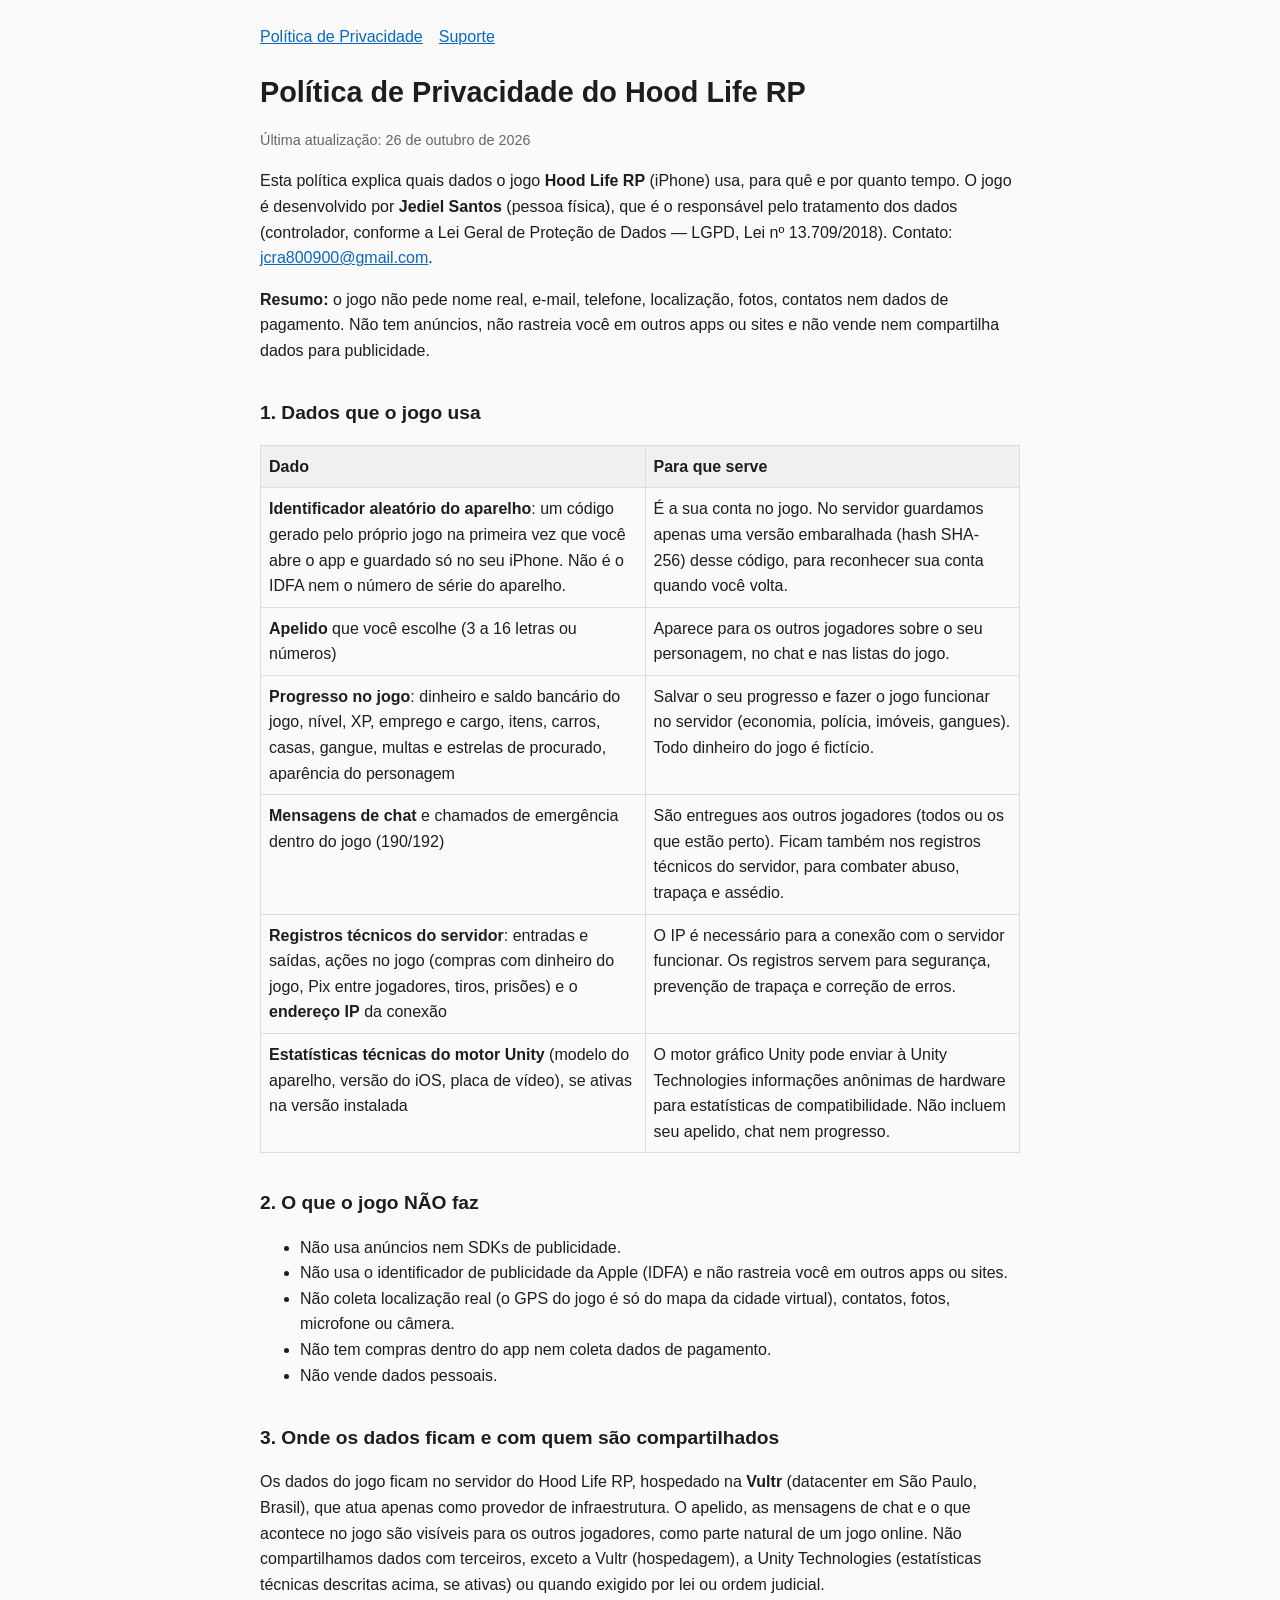
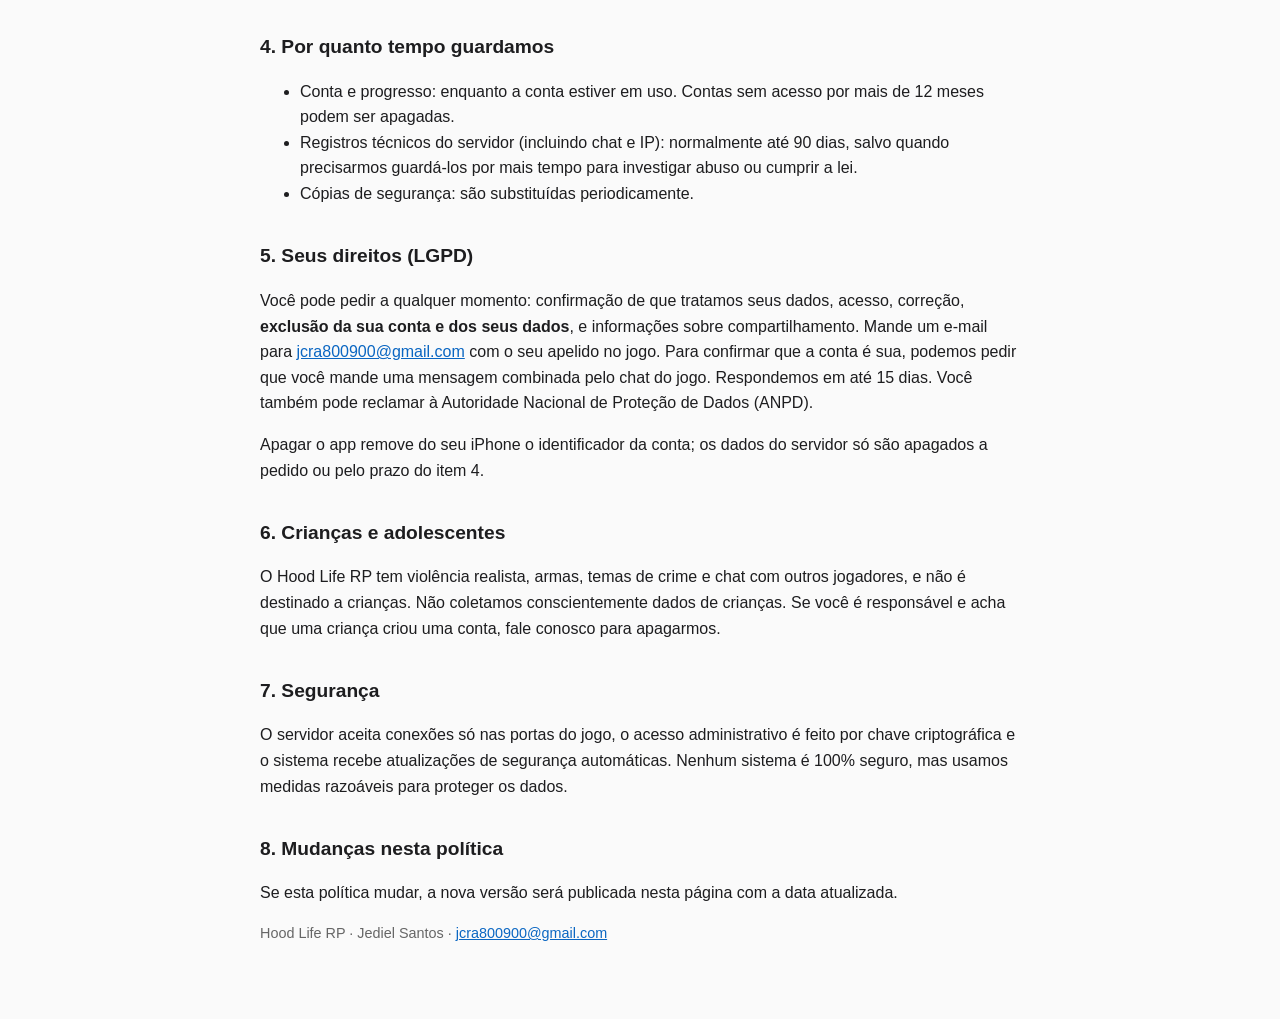
==== index.html @ 2ef4e402 "Política de privacidade e suporte do Hood Life RP" ====
<!doctype html>
<html lang="pt-BR"><head><meta charset="utf-8"><meta name="viewport" content="width=device-width,initial-scale=1">
<title>Política de Privacidade — Hood Life RP</title><link rel="stylesheet" href="style.css"></head>
<body>
<nav><a href="./">Política de Privacidade</a><a href="suporte.html">Suporte</a></nav>
<h1>Política de Privacidade do Hood Life RP</h1>
<p class="muted">Última atualização: 26 de outubro de 2026</p>

<p>Esta política explica quais dados o jogo <strong>Hood Life RP</strong> (iPhone) usa, para quê e por quanto tempo.
O jogo é desenvolvido por <strong>Jediel Santos</strong> (pessoa física), que é o responsável pelo tratamento dos dados
(controlador, conforme a Lei Geral de Proteção de Dados — LGPD, Lei nº 13.709/2018).
Contato: <a href="mailto:jcra800900@gmail.com">jcra800900@gmail.com</a>.</p>

<p><strong>Resumo:</strong> o jogo não pede nome real, e-mail, telefone, localização, fotos, contatos nem dados de pagamento.
Não tem anúncios, não rastreia você em outros apps ou sites e não vende nem compartilha dados para publicidade.</p>

<h2>1. Dados que o jogo usa</h2>
<table>
<tr><th>Dado</th><th>Para que serve</th></tr>
<tr><td><strong>Identificador aleatório do aparelho</strong>: um código gerado pelo próprio jogo na primeira vez que você abre o app e guardado só no seu iPhone. Não é o IDFA nem o número de série do aparelho.</td>
<td>É a sua conta no jogo. No servidor guardamos apenas uma versão embaralhada (hash SHA-256) desse código, para reconhecer sua conta quando você volta.</td></tr>
<tr><td><strong>Apelido</strong> que você escolhe (3 a 16 letras ou números)</td><td>Aparece para os outros jogadores sobre o seu personagem, no chat e nas listas do jogo.</td></tr>
<tr><td><strong>Progresso no jogo</strong>: dinheiro e saldo bancário do jogo, nível, XP, emprego e cargo, itens, carros, casas, gangue, multas e estrelas de procurado, aparência do personagem</td>
<td>Salvar o seu progresso e fazer o jogo funcionar no servidor (economia, polícia, imóveis, gangues). Todo dinheiro do jogo é fictício.</td></tr>
<tr><td><strong>Mensagens de chat</strong> e chamados de emergência dentro do jogo (190/192)</td>
<td>São entregues aos outros jogadores (todos ou os que estão perto). Ficam também nos registros técnicos do servidor, para combater abuso, trapaça e assédio.</td></tr>
<tr><td><strong>Registros técnicos do servidor</strong>: entradas e saídas, ações no jogo (compras com dinheiro do jogo, Pix entre jogadores, tiros, prisões) e o <strong>endereço IP</strong> da conexão</td>
<td>O IP é necessário para a conexão com o servidor funcionar. Os registros servem para segurança, prevenção de trapaça e correção de erros.</td></tr>
<tr><td><strong>Estatísticas técnicas do motor Unity</strong> (modelo do aparelho, versão do iOS, placa de vídeo), se ativas na versão instalada</td>
<td>O motor gráfico Unity pode enviar à Unity Technologies informações anônimas de hardware para estatísticas de compatibilidade. Não incluem seu apelido, chat nem progresso.</td></tr>
</table>

<h2>2. O que o jogo NÃO faz</h2>
<ul>
<li>Não usa anúncios nem SDKs de publicidade.</li>
<li>Não usa o identificador de publicidade da Apple (IDFA) e não rastreia você em outros apps ou sites.</li>
<li>Não coleta localização real (o GPS do jogo é só do mapa da cidade virtual), contatos, fotos, microfone ou câmera.</li>
<li>Não tem compras dentro do app nem coleta dados de pagamento.</li>
<li>Não vende dados pessoais.</li>
</ul>

<h2>3. Onde os dados ficam e com quem são compartilhados</h2>
<p>Os dados do jogo ficam no servidor do Hood Life RP, hospedado na <strong>Vultr</strong> (datacenter em São Paulo, Brasil), que atua apenas como provedor de infraestrutura.
O apelido, as mensagens de chat e o que acontece no jogo são visíveis para os outros jogadores, como parte natural de um jogo online.
Não compartilhamos dados com terceiros, exceto a Vultr (hospedagem), a Unity Technologies (estatísticas técnicas descritas acima, se ativas) ou quando exigido por lei ou ordem judicial.</p>

<h2>4. Por quanto tempo guardamos</h2>
<ul>
<li>Conta e progresso: enquanto a conta estiver em uso. Contas sem acesso por mais de 12 meses podem ser apagadas.</li>
<li>Registros técnicos do servidor (incluindo chat e IP): normalmente até 90 dias, salvo quando precisarmos guardá-los por mais tempo para investigar abuso ou cumprir a lei.</li>
<li>Cópias de segurança: são substituídas periodicamente.</li>
</ul>

<h2>5. Seus direitos (LGPD)</h2>
<p>Você pode pedir a qualquer momento: confirmação de que tratamos seus dados, acesso, correção, <strong>exclusão da sua conta e dos seus dados</strong>, e informações sobre compartilhamento.
Mande um e-mail para <a href="mailto:jcra800900@gmail.com">jcra800900@gmail.com</a> com o seu apelido no jogo. Para confirmar que a conta é sua, podemos pedir que você mande uma mensagem combinada pelo chat do jogo.
Respondemos em até 15 dias. Você também pode reclamar à Autoridade Nacional de Proteção de Dados (ANPD).</p>
<p>Apagar o app remove do seu iPhone o identificador da conta; os dados do servidor só são apagados a pedido ou pelo prazo do item 4.</p>

<h2>6. Crianças e adolescentes</h2>
<p>O Hood Life RP tem violência realista, armas, temas de crime e chat com outros jogadores, e não é destinado a crianças.
Não coletamos conscientemente dados de crianças. Se você é responsável e acha que uma criança criou uma conta, fale conosco para apagarmos.</p>

<h2>7. Segurança</h2>
<p>O servidor aceita conexões só nas portas do jogo, o acesso administrativo é feito por chave criptográfica e o sistema recebe atualizações de segurança automáticas.
Nenhum sistema é 100% seguro, mas usamos medidas razoáveis para proteger os dados.</p>

<h2>8. Mudanças nesta política</h2>
<p>Se esta política mudar, a nova versão será publicada nesta página com a data atualizada.</p>

<p class="muted">Hood Life RP · Jediel Santos · <a href="mailto:jcra800900@gmail.com">jcra800900@gmail.com</a></p>
</body></html>
---- style.css ----
body{font-family:-apple-system,BlinkMacSystemFont,"Segoe UI",Roboto,sans-serif;max-width:760px;margin:0 auto;padding:24px 18px 60px;line-height:1.6;color:#1d1d1f;background:#fafafa}
h1{font-size:1.8em;margin-bottom:.2em}h2{font-size:1.2em;margin-top:1.8em}
nav a{margin-right:16px}a{color:#0a66c2}.muted{color:#666;font-size:.9em}
table{border-collapse:collapse;width:100%}td,th{border:1px solid #ddd;padding:8px;vertical-align:top;text-align:left}th{background:#f0f0f0}
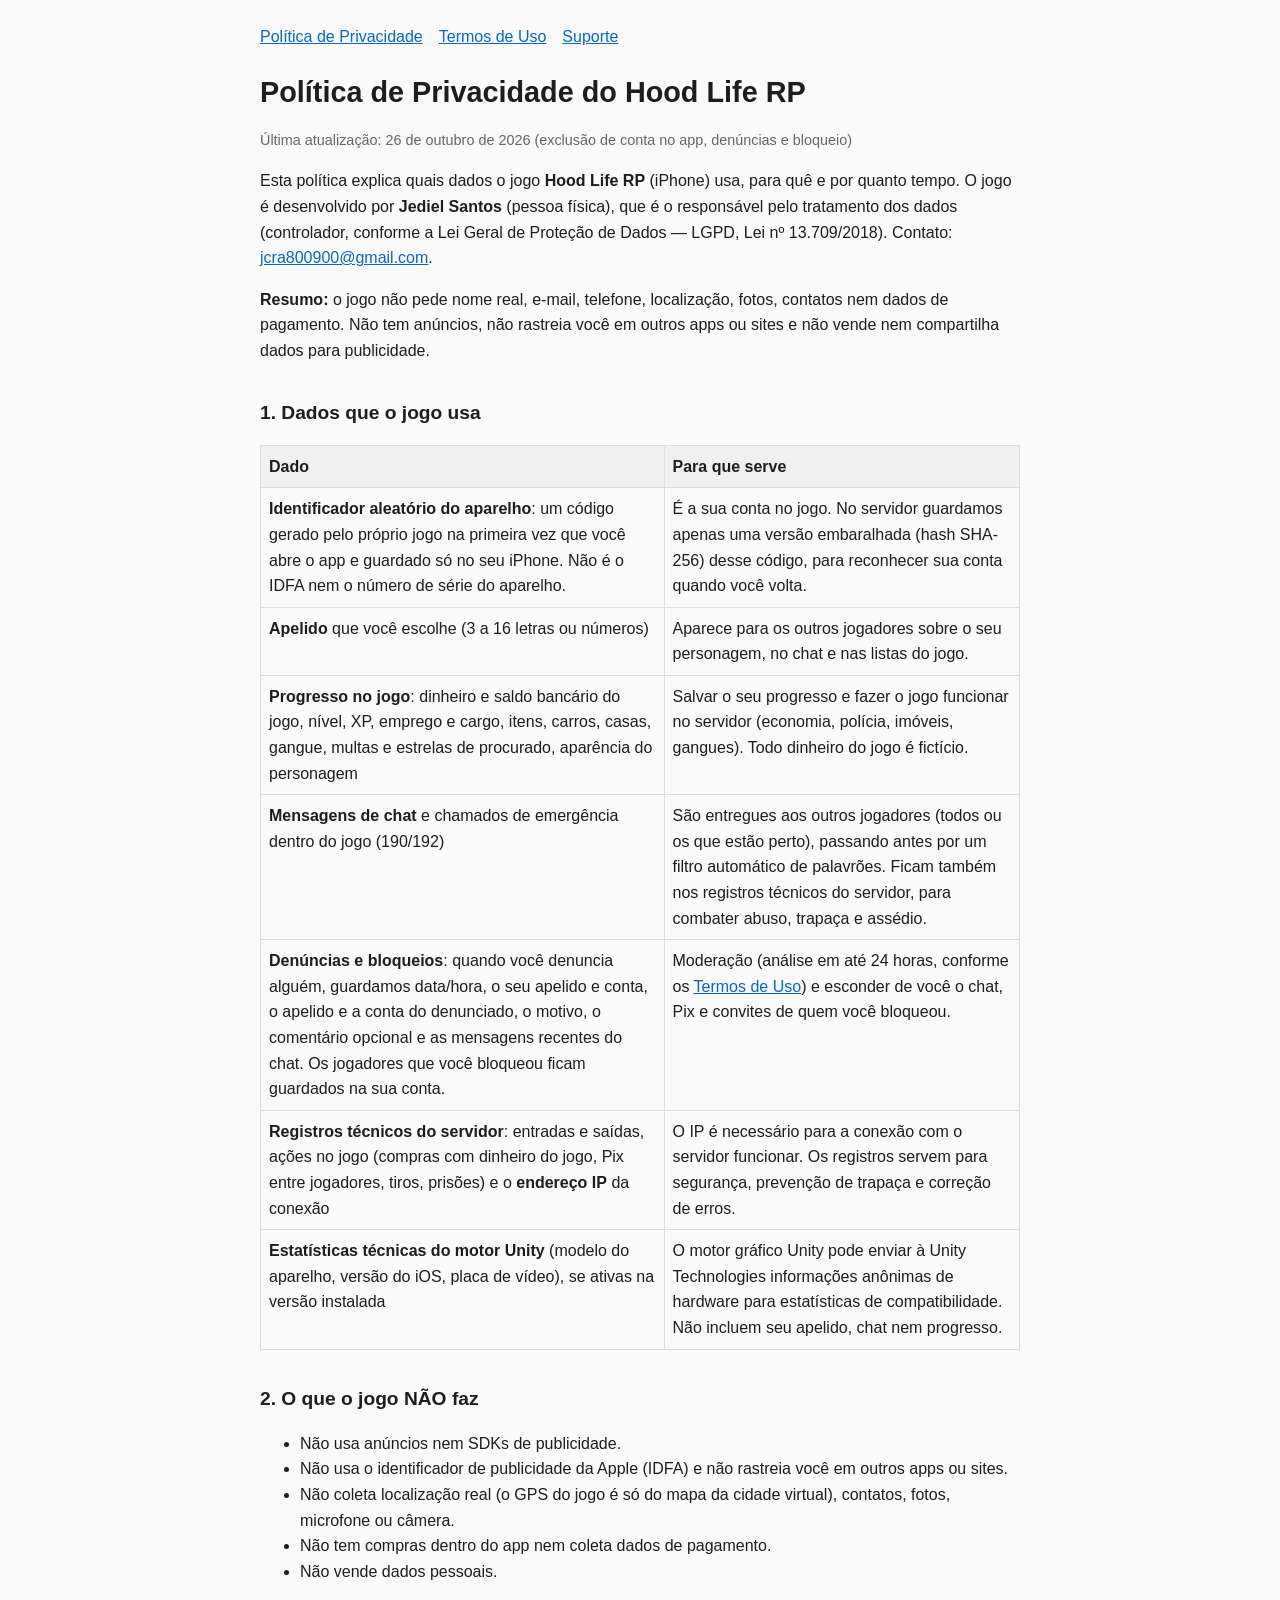
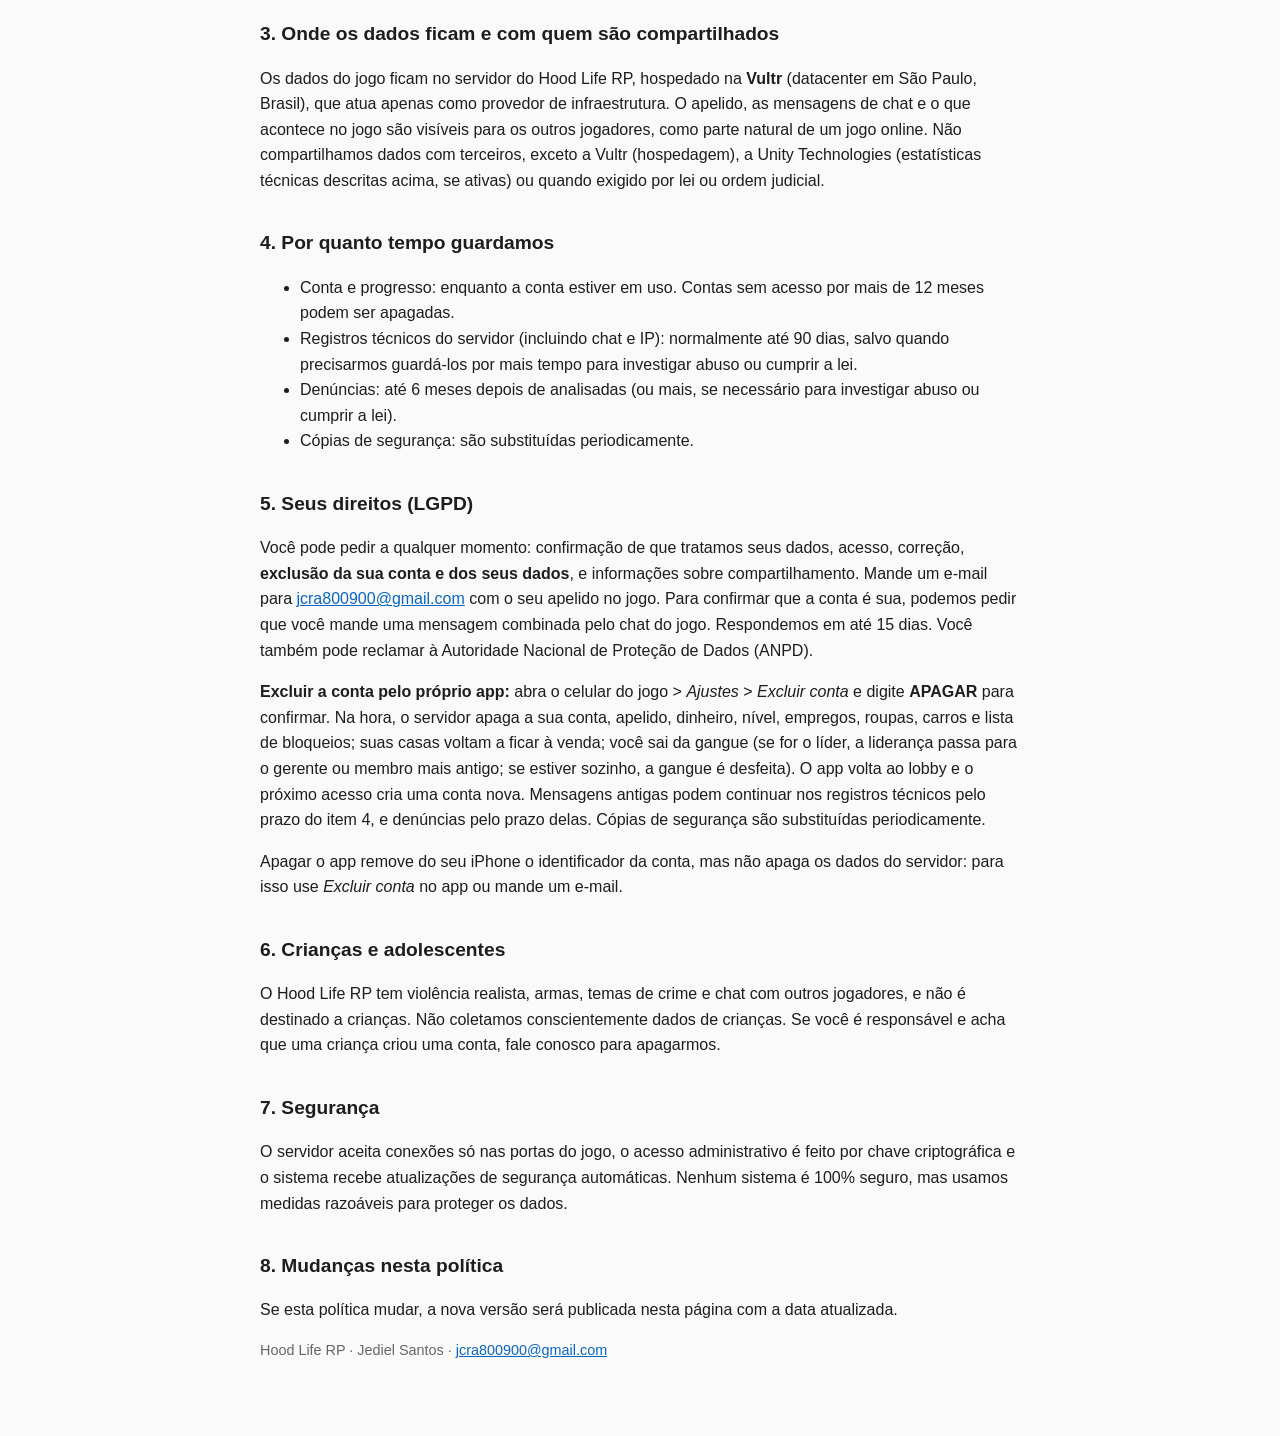
==== commit 80d2ede9: "Termos de uso (tolerância zero), denúncia/bloqueio e exclusão de conta no app" ====
--- a/index.html
+++ b/index.html
@@ -2,9 +2,9 @@
 <html lang="pt-BR"><head><meta charset="utf-8"><meta name="viewport" content="width=device-width,initial-scale=1">
 <title>Política de Privacidade — Hood Life RP</title><link rel="stylesheet" href="style.css"></head>
 <body>
-<nav><a href="./">Política de Privacidade</a><a href="suporte.html">Suporte</a></nav>
+<nav><a href="./">Política de Privacidade</a><a href="termos.html">Termos de Uso</a><a href="suporte.html">Suporte</a></nav>
 <h1>Política de Privacidade do Hood Life RP</h1>
-<p class="muted">Última atualização: 26 de outubro de 2026</p>
+<p class="muted">Última atualização: 26 de outubro de 2026 (exclusão de conta no app, denúncias e bloqueio)</p>
 
 <p>Esta política explica quais dados o jogo <strong>Hood Life RP</strong> (iPhone) usa, para quê e por quanto tempo.
 O jogo é desenvolvido por <strong>Jediel Santos</strong> (pessoa física), que é o responsável pelo tratamento dos dados
@@ -23,7 +23,9 @@
 <tr><td><strong>Progresso no jogo</strong>: dinheiro e saldo bancário do jogo, nível, XP, emprego e cargo, itens, carros, casas, gangue, multas e estrelas de procurado, aparência do personagem</td>
 <td>Salvar o seu progresso e fazer o jogo funcionar no servidor (economia, polícia, imóveis, gangues). Todo dinheiro do jogo é fictício.</td></tr>
 <tr><td><strong>Mensagens de chat</strong> e chamados de emergência dentro do jogo (190/192)</td>
-<td>São entregues aos outros jogadores (todos ou os que estão perto). Ficam também nos registros técnicos do servidor, para combater abuso, trapaça e assédio.</td></tr>
+<td>São entregues aos outros jogadores (todos ou os que estão perto), passando antes por um filtro automático de palavrões. Ficam também nos registros técnicos do servidor, para combater abuso, trapaça e assédio.</td></tr>
+<tr><td><strong>Denúncias e bloqueios</strong>: quando você denuncia alguém, guardamos data/hora, o seu apelido e conta, o apelido e a conta do denunciado, o motivo, o comentário opcional e as mensagens recentes do chat. Os jogadores que você bloqueou ficam guardados na sua conta.</td>
+<td>Moderação (análise em até 24 horas, conforme os <a href="termos.html">Termos de Uso</a>) e esconder de você o chat, Pix e convites de quem você bloqueou.</td></tr>
 <tr><td><strong>Registros técnicos do servidor</strong>: entradas e saídas, ações no jogo (compras com dinheiro do jogo, Pix entre jogadores, tiros, prisões) e o <strong>endereço IP</strong> da conexão</td>
 <td>O IP é necessário para a conexão com o servidor funcionar. Os registros servem para segurança, prevenção de trapaça e correção de erros.</td></tr>
 <tr><td><strong>Estatísticas técnicas do motor Unity</strong> (modelo do aparelho, versão do iOS, placa de vídeo), se ativas na versão instalada</td>
@@ -48,6 +50,7 @@
 <ul>
 <li>Conta e progresso: enquanto a conta estiver em uso. Contas sem acesso por mais de 12 meses podem ser apagadas.</li>
 <li>Registros técnicos do servidor (incluindo chat e IP): normalmente até 90 dias, salvo quando precisarmos guardá-los por mais tempo para investigar abuso ou cumprir a lei.</li>
+<li>Denúncias: até 6 meses depois de analisadas (ou mais, se necessário para investigar abuso ou cumprir a lei).</li>
 <li>Cópias de segurança: são substituídas periodicamente.</li>
 </ul>
 
@@ -55,7 +58,12 @@
 <p>Você pode pedir a qualquer momento: confirmação de que tratamos seus dados, acesso, correção, <strong>exclusão da sua conta e dos seus dados</strong>, e informações sobre compartilhamento.
 Mande um e-mail para <a href="mailto:jcra800900@gmail.com">jcra800900@gmail.com</a> com o seu apelido no jogo. Para confirmar que a conta é sua, podemos pedir que você mande uma mensagem combinada pelo chat do jogo.
 Respondemos em até 15 dias. Você também pode reclamar à Autoridade Nacional de Proteção de Dados (ANPD).</p>
-<p>Apagar o app remove do seu iPhone o identificador da conta; os dados do servidor só são apagados a pedido ou pelo prazo do item 4.</p>
+<p><strong>Excluir a conta pelo próprio app:</strong> abra o celular do jogo &gt; <em>Ajustes</em> &gt; <em>Excluir conta</em> e digite <strong>APAGAR</strong> para confirmar.
+Na hora, o servidor apaga a sua conta, apelido, dinheiro, nível, empregos, roupas, carros e lista de bloqueios; suas casas voltam a ficar à venda;
+você sai da gangue (se for o líder, a liderança passa para o gerente ou membro mais antigo; se estiver sozinho, a gangue é desfeita).
+O app volta ao lobby e o próximo acesso cria uma conta nova. Mensagens antigas podem continuar nos registros técnicos pelo prazo do item 4, e denúncias pelo prazo delas.
+Cópias de segurança são substituídas periodicamente.</p>
+<p>Apagar o app remove do seu iPhone o identificador da conta, mas não apaga os dados do servidor: para isso use <em>Excluir conta</em> no app ou mande um e-mail.</p>
 
 <h2>6. Crianças e adolescentes</h2>
 <p>O Hood Life RP tem violência realista, armas, temas de crime e chat com outros jogadores, e não é destinado a crianças.
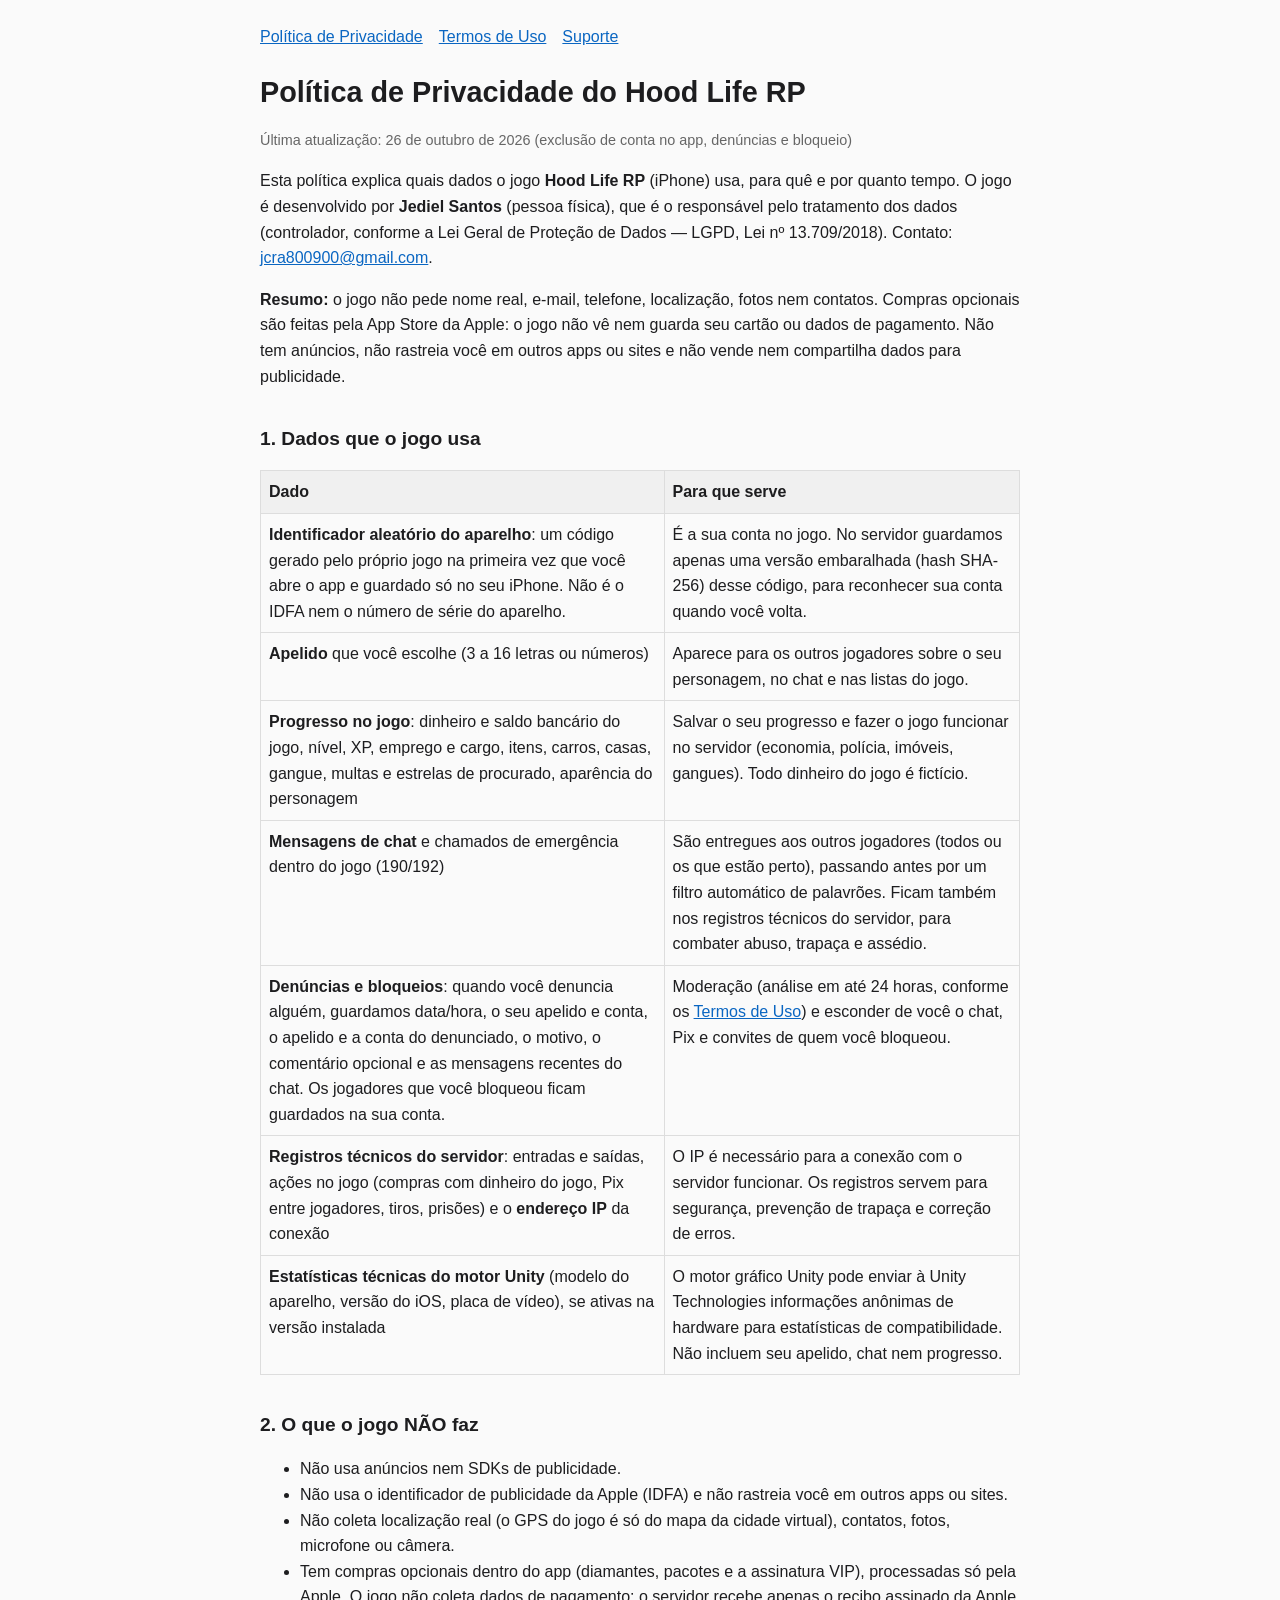
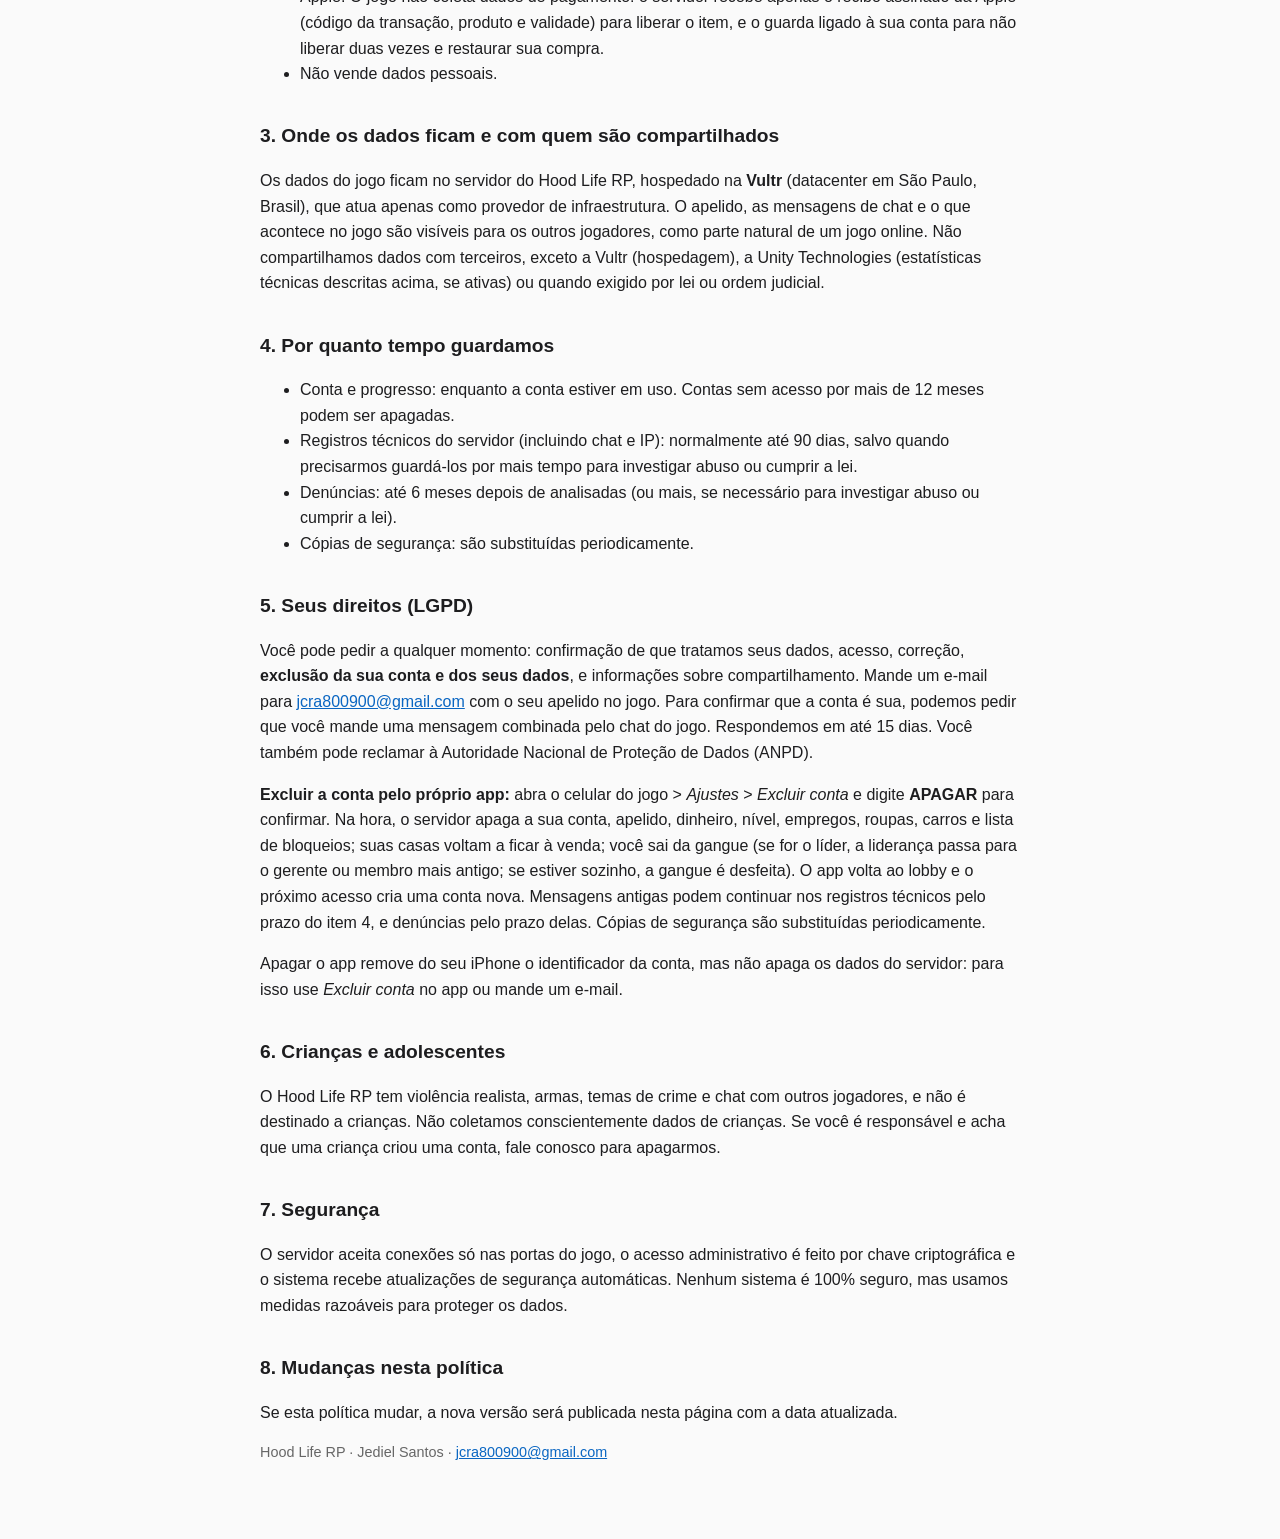
==== commit 5c284fb6: "Compras dentro do app: privacidade, termos (VIP) e suporte" ====
--- a/index.html
+++ b/index.html
@@ -11,7 +11,7 @@
 (controlador, conforme a Lei Geral de Proteção de Dados — LGPD, Lei nº 13.709/2018).
 Contato: <a href="mailto:jcra800900@gmail.com">jcra800900@gmail.com</a>.</p>
 
-<p><strong>Resumo:</strong> o jogo não pede nome real, e-mail, telefone, localização, fotos, contatos nem dados de pagamento.
+<p><strong>Resumo:</strong> o jogo não pede nome real, e-mail, telefone, localização, fotos nem contatos. Compras opcionais são feitas pela App Store da Apple: o jogo não vê nem guarda seu cartão ou dados de pagamento.
 Não tem anúncios, não rastreia você em outros apps ou sites e não vende nem compartilha dados para publicidade.</p>
 
 <h2>1. Dados que o jogo usa</h2>
@@ -37,7 +37,7 @@
 <li>Não usa anúncios nem SDKs de publicidade.</li>
 <li>Não usa o identificador de publicidade da Apple (IDFA) e não rastreia você em outros apps ou sites.</li>
 <li>Não coleta localização real (o GPS do jogo é só do mapa da cidade virtual), contatos, fotos, microfone ou câmera.</li>
-<li>Não tem compras dentro do app nem coleta dados de pagamento.</li>
+<li>Tem compras opcionais dentro do app (diamantes, pacotes e a assinatura VIP), processadas só pela Apple. O jogo não coleta dados de pagamento: o servidor recebe apenas o recibo assinado da Apple (código da transação, produto e validade) para liberar o item, e o guarda ligado à sua conta para não liberar duas vezes e restaurar sua compra.</li>
 <li>Não vende dados pessoais.</li>
 </ul>
 
